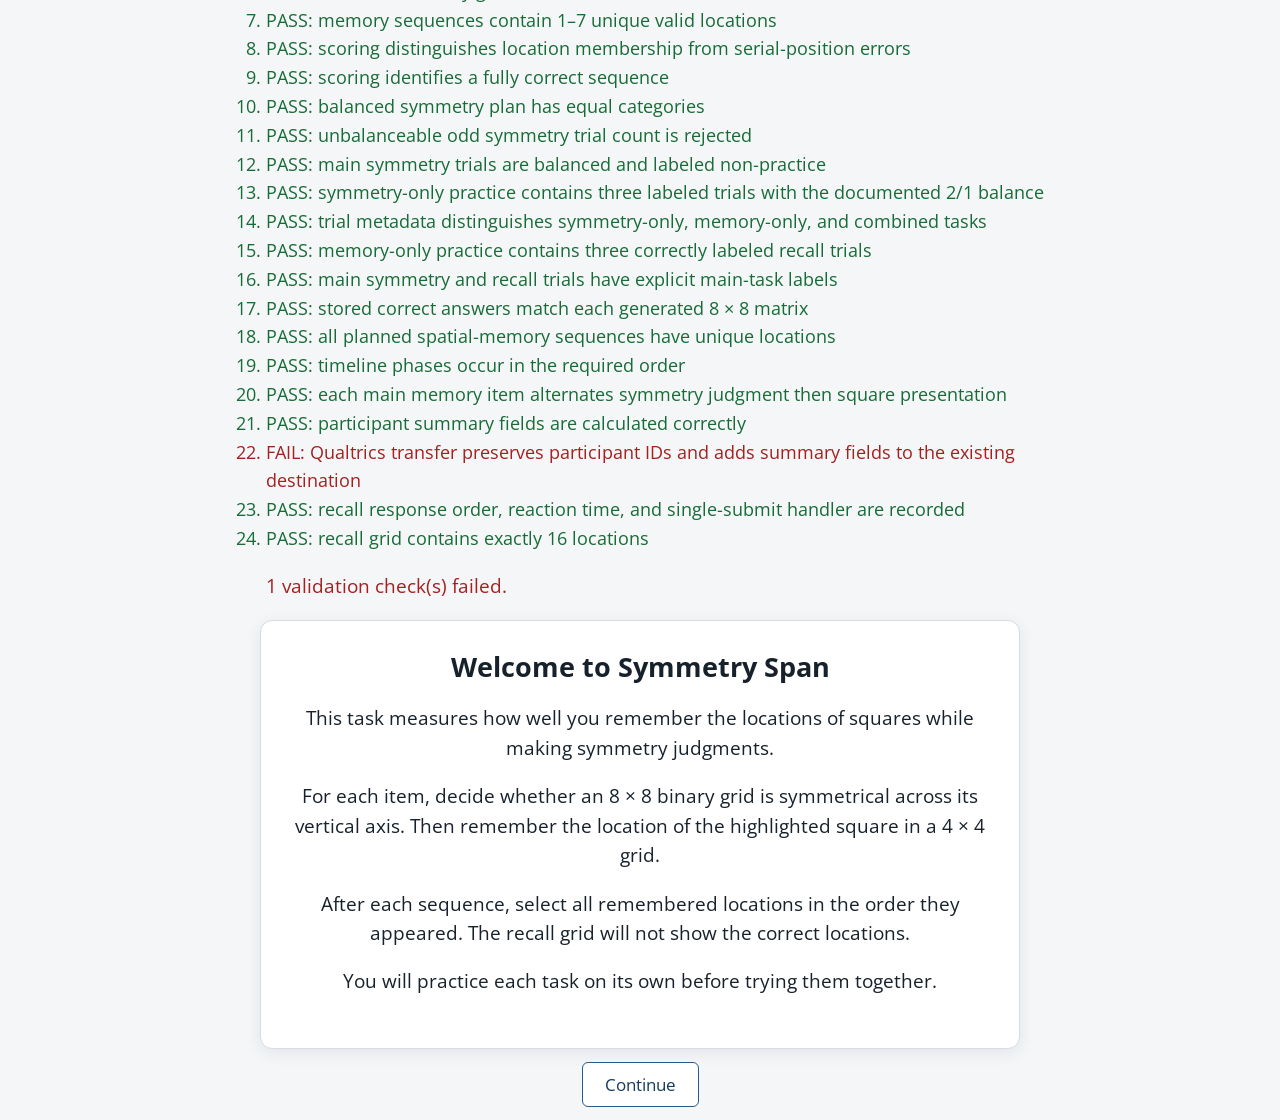
==== tests/validation.html @ 51ce19a8 "Deploy Symmetry Span on GitHub Pages Replace the legacy active OSPAN flow with the Symmetry Span exp" ====
<!DOCTYPE html>
<html lang="en">
<head>
  <meta charset="UTF-8">
  <meta name="viewport" content="width=device-width, initial-scale=1">
  <title>Symmetry Span validation</title>
  <link href="../jspsych/jspsych.css" rel="stylesheet">
  <link href="../style.css" rel="stylesheet">
</head>
<body>
  <main>
    <h1>Symmetry Span validation</h1>
    <ol id="validation-results" aria-live="polite"></ol>
    <div id="validation-grid-mount" hidden></div>
  </main>
  <script>
    window.SYMMETRY_SPAN_CONFIG = {
      spans: [1, 1],
      repetitionsPerSpan: 2,
      combinedPracticeTrials: 1,
      stimulusDuration: 1,
      interStimulusInterval: 0,
      qualtricsReturnUrl: ""
    };
  </script>
  <script src="../jspsych/jspsych.js"></script>
  <script src="../jspsych/plugin-html-button-response.js"></script>
  <script src="../jspsych/plugin-html-keyboard-response.js"></script>
  <script src="../modules/symmetrySpan.js"></script>
  <script src="../modules/recallGrid.js"></script>
  <script src="../experiment.js"></script>
  <script src="validation.js"></script>
</body>
</html>
---- style.css ----
* {
  box-sizing: border-box;
}

body {
  min-height: 100vh;
  margin: 0;
  padding: 24px;
  display: flex;
  justify-content: center;
  align-items: center;
  background: #f4f6f8;
  color: #17212b;
  font-family: Arial, Helvetica, sans-serif;
}

.jspsych-display-element {
  width: 100% !important;
  max-width: 860px !important;
  margin: 0 auto !important;
  padding: 16px !important;
}

.jspsych-content {
  width: 100%;
  max-width: 820px;
  font-family: inherit;
}

.instruction-panel,
.task-panel,
.recall-panel,
.feedback-panel {
  width: min(100%, 760px);
  margin: 0 auto;
  padding: clamp(18px, 4vw, 32px);
  border: 1px solid #d5dde5;
  border-radius: 12px;
  background: #fff;
  text-align: center;
  box-shadow: 0 4px 16px rgb(24 39 56 / 8%);
}

h1,
h2 {
  margin-top: 0;
}

p {
  font-size: clamp(16px, 2.2vw, 19px);
  line-height: 1.55;
}

.instructions {
  margin: 12px auto 24px;
}

.symmetry-grid {
  display: grid;
  grid-template-columns: repeat(8, minmax(0, 1fr));
  width: min(76vw, 440px);
  aspect-ratio: 1;
  margin: 20px auto 28px;
  border: 2px solid #253546;
  background: #fff;
}

.symmetry-cell {
  border: 1px solid #9ba8b5;
  background: #fff;
}

.symmetry-cell.is-filled {
  background: #263746;
}

.memory-stimulus-grid,
.recall-grid {
  display: grid;
  grid-template-columns: repeat(4, minmax(0, 1fr));
  width: min(72vw, 340px);
  aspect-ratio: 1;
  margin: 24px auto;
  border: 2px solid #253546;
}

.memory-stimulus-cell,
.recall-cell {
  min-width: 0;
  min-height: 0;
  border: 1px solid #9ba8b5;
  background: #fff;
}

.memory-stimulus-cell.is-highlighted {
  background: #3676c5;
}

.recall-cell {
  padding: 0;
  color: #fff;
  font-size: clamp(18px, 5vw, 28px);
  font-weight: 700;
  cursor: pointer;
}

.recall-cell:hover:not(:disabled) {
  background: #e7f0fa;
}

.recall-cell.is-selected {
  background: #3676c5;
}

.recall-cell:disabled {
  cursor: default;
}

.recall-cell:focus-visible,
button:focus-visible,
.jspsych-btn:focus-visible {
  outline: 3px solid #f0a500;
  outline-offset: 2px;
}

.response-string {
  min-height: 1.8em;
  margin: 16px 0;
  font-size: 18px;
  font-weight: 600;
}

.button-row,
.jspsych-html-button-response-button-container {
  display: flex !important;
  flex-wrap: wrap;
  justify-content: center !important;
  gap: 12px;
  margin: 20px auto 0;
}

button,
.jspsych-btn {
  text-decoration: none;
  min-height: 44px;
  padding: 10px 22px;
  border: 1px solid #265a91;
  border-radius: 6px;
  background: #fff;
  color: #173b5e;
  font-size: 17px;
  cursor: pointer;
}

button:hover:not(:disabled),
.jspsych-btn:hover {
  background: #eaf2fa;
}

button:disabled {
  opacity: 0.48;
  cursor: not-allowed;
}

.validation-pass {
  color: #176b36;
}

.validation-fail {
  color: #a51f1f;
}

@media (max-width: 520px) {
  body {
    padding: 10px;
  }

  .jspsych-display-element {
    padding: 4px !important;
  }

  .symmetry-grid {
    width: min(88vw, 380px);
  }

  .memory-stimulus-grid,
  .recall-grid {
    width: min(82vw, 320px);
  }
}
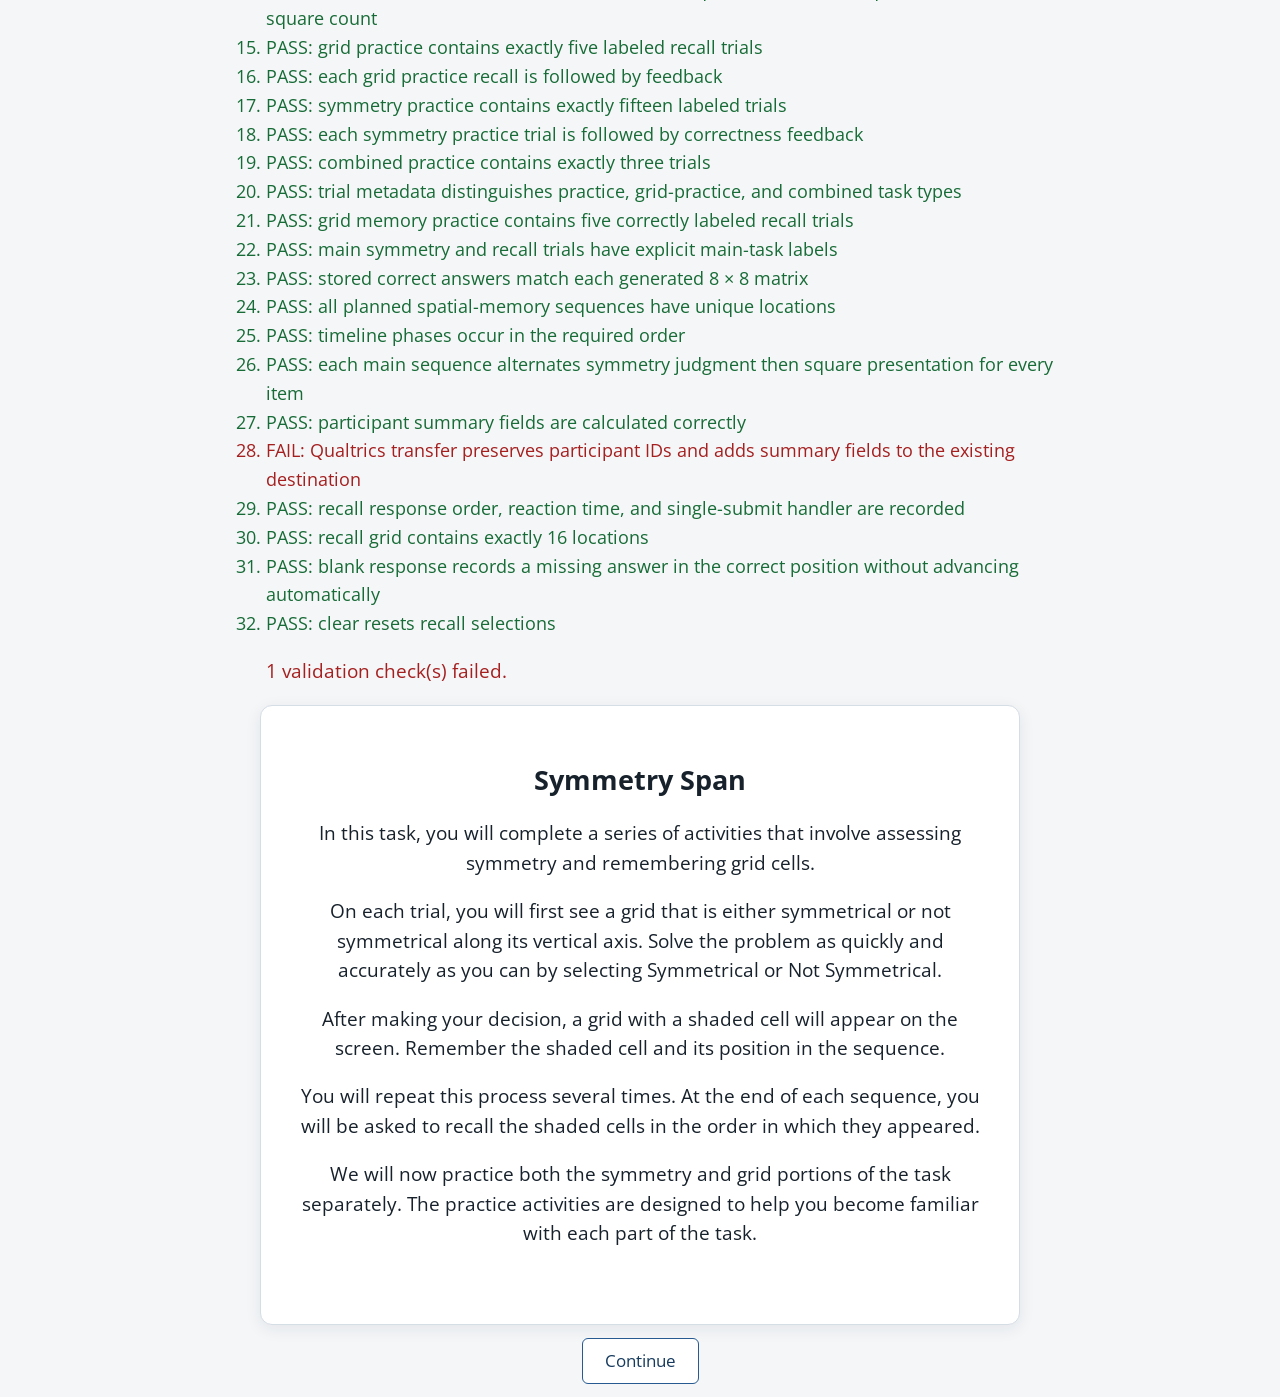
==== commit f4fc5cf4: "Update symmetry span task flow Co-authored-by: Copilot <223556219+Copilot@users.noreply.github.com>" ====
--- a/tests/validation.html
+++ b/tests/validation.html
@@ -15,9 +15,9 @@
   </main>
   <script>
     window.SYMMETRY_SPAN_CONFIG = {
-      spans: [1, 1],
-      repetitionsPerSpan: 2,
-      combinedPracticeTrials: 1,
+      spans: [3, 4, 5, 6, 7],
+      repetitionsPerSpan: 1,
+      combinedPracticeTrials: 3,
       stimulusDuration: 1,
       interStimulusInterval: 0,
       qualtricsReturnUrl: ""
--- a/style.css
+++ b/style.css
@@ -41,9 +41,28 @@
   box-shadow: 0 4px 16px rgb(24 39 56 / 8%);
 }
 
+.instruction-page {
+  display: flex;
+  min-height: min(70vh, 620px);
+  align-items: center;
+  justify-content: center;
+}
+
+.instruction-content {
+  width: 100%;
+  max-width: 680px;
+  margin: 0 auto;
+}
+
+.instruction-content p + p,
+.feedback-panel p + p {
+  margin-top: 1em;
+}
+
 h1,
 h2 {
   margin-top: 0;
+  line-height: 1.25;
 }
 
 p {
@@ -173,10 +192,15 @@
 @media (max-width: 520px) {
   body {
     padding: 10px;
+    align-items: flex-start;
   }
 
   .jspsych-display-element {
     padding: 4px !important;
+  }
+
+  .instruction-page {
+    min-height: auto;
   }
 
   .symmetry-grid {
@@ -187,4 +211,10 @@
   .recall-grid {
     width: min(82vw, 320px);
   }
-}
+
+  button,
+  .jspsych-btn {
+    max-width: 100%;
+    white-space: normal;
+  }
+}
